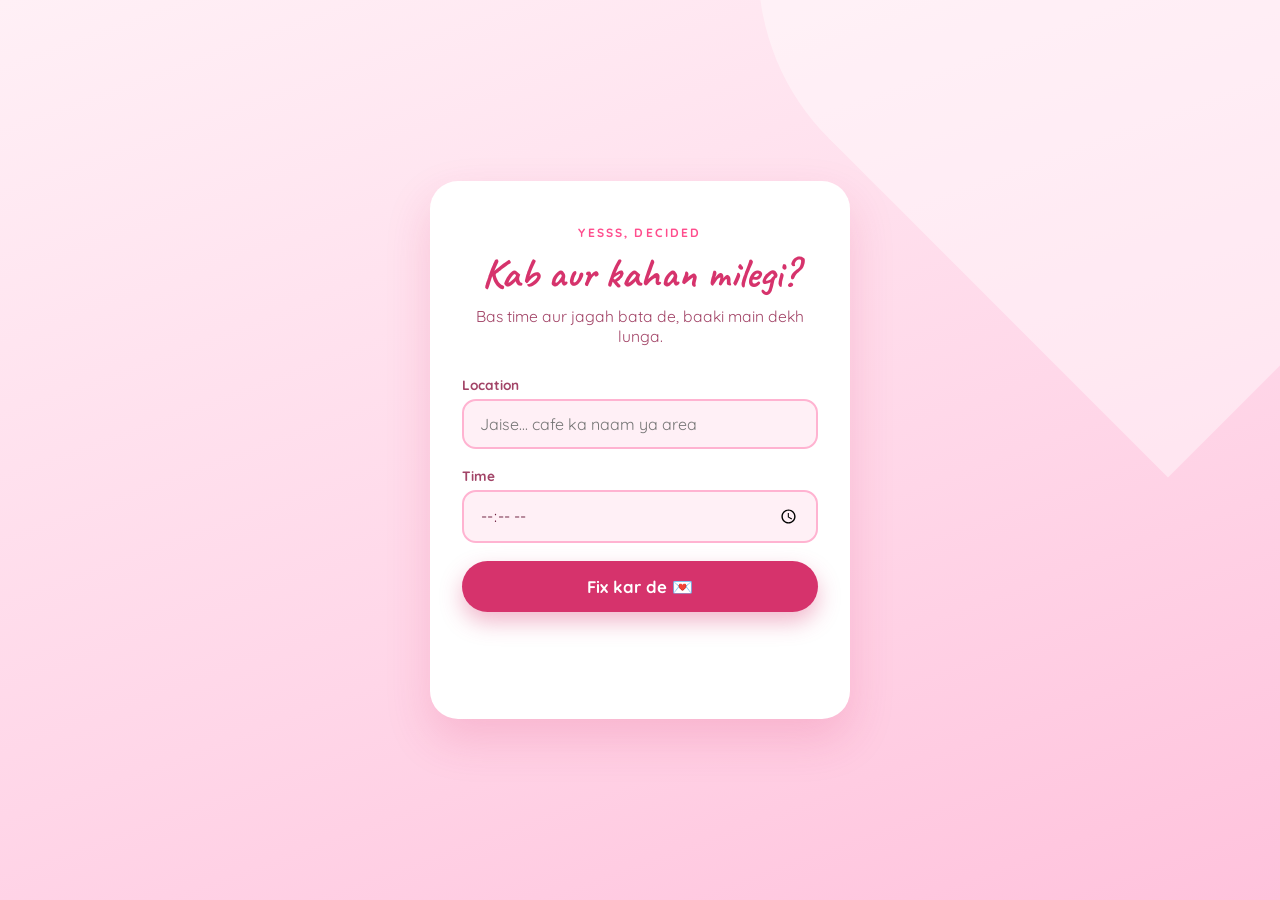
==== details.html @ ea1fec16 "add html pages" ====
<!DOCTYPE html>
<html lang="hi">
<head>
<meta charset="UTF-8" />
<meta name="viewport" content="width=device-width, initial-scale=1.0" />
<title>Kab aur Kahan 🕒</title>
<link rel="stylesheet" href="Style.css" />
</head>
<body>
  <div class="hearts-bg"></div>
  <div class="big-heart-watermark"><div class="heart-shape"></div></div>

  <div class="page">
    <div class="card">
      <p class="eyebrow">Yesss, decided</p>
      <h1 class="headline">Kab aur kahan milegi?</h1>
      <p class="sub">Bas time aur jagah bata de, baaki main dekh lunga.</p>

      <form class="details-form" id="detailsForm">
        <div>
          <label class="field-label" for="locationField">Location</label>
          <input type="text" id="locationField" placeholder="Jaise... cafe ka naam ya area" required />
        </div>
        <div>
          <label class="field-label" for="timeField">Time</label>
          <input type="time" id="timeField" required />
        </div>
        <button type="submit" class="btn-submit" id="submitBtn">Fix kar de 💌</button>
        <p class="status-msg" id="statusMsg"></p>
      </form>
    </div>
  </div>

  <script src="Script.js"></script>
</body>
</html>
---- Style.css ----
@import url('https://fonts.googleapis.com/css2?family=Caveat:wght@600;700&family=Quicksand:wght@500;600;700&display=swap');

:root {
  --pink-bg-1: #fff0f6;
  --pink-bg-2: #ffd6e8;
  --pink-mid: #ffb3d1;
  --pink-accent: #ff4d8d;
  --pink-deep: #d6336c;
  --white: #ffffff;
  --text-dark: #6b1e3d;
  --text-soft: #a24467;
  --shadow: 0 20px 45px rgba(214, 51, 108, 0.18);
}

* { box-sizing: border-box; }

html, body {
  margin: 0;
  padding: 0;
  min-height: 100vh;
  font-family: 'Quicksand', sans-serif;
  color: var(--text-dark);
  background: linear-gradient(160deg, var(--pink-bg-1) 0%, var(--pink-bg-2) 60%, #ffc2dc 100%);
  overflow-x: hidden;
}

.hearts-bg {
  position: fixed;
  inset: 0;
  pointer-events: none;
  overflow: hidden;
  z-index: 0;
}

.floating-heart-wrap {
  position: absolute;
  bottom: -60px;
  animation-name: floatUp;
  animation-timing-function: ease-in;
  animation-iteration-count: infinite;
}

@keyframes floatUp {
  0%   { transform: translateY(0) rotate(0deg); opacity: 0; }
  10%  { opacity: 0.75; }
  90%  { opacity: 0.55; }
  100% { transform: translateY(-115vh) rotate(20deg); opacity: 0; }
}

.heart-shape {
  position: relative;
  width: 26px;
  height: 26px;
  background: var(--pink-mid);
  transform: rotate(-45deg);
  opacity: 0.85;
}
.heart-shape::before,
.heart-shape::after {
  content: '';
  position: absolute;
  width: 26px;
  height: 26px;
  background: inherit;
  border-radius: 50%;
}
.heart-shape::before { top: -13px; left: 0; }
.heart-shape::after  { top: 0; left: 13px; }

.big-heart-watermark {
  position: fixed;
  top: -8vw;
  right: -10vw;
  width: 55vw;
  max-width: 480px;
  aspect-ratio: 1;
  z-index: 0;
  opacity: 0.5;
}
.big-heart-watermark .heart-shape {
  width: 100%;
  height: 100%;
  background: var(--white);
}
.big-heart-watermark .heart-shape::before,
.big-heart-watermark .heart-shape::after {
  width: 100%;
  height: 100%;
}
.big-heart-watermark .heart-shape::before { top: -50%; left: 0; }
.big-heart-watermark .heart-shape::after  { top: 0; left: 50%; }

.page {
  position: relative;
  z-index: 1;
  min-height: 100vh;
  display: flex;
  align-items: center;
  justify-content: center;
  padding: 24px;
}

.card {
  background: var(--white);
  border-radius: 28px;
  box-shadow: var(--shadow);
  padding: 44px 32px;
  max-width: 420px;
  width: 100%;
  text-align: center;
  position: relative;
}

.eyebrow {
  font-family: 'Quicksand', sans-serif;
  font-weight: 700;
  font-size: 0.75rem;
  letter-spacing: 0.18em;
  text-transform: uppercase;
  color: var(--pink-accent);
  margin: 0 0 10px;
}

h1.headline {
  font-family: 'Caveat', cursive;
  font-weight: 700;
  font-size: 2.6rem;
  line-height: 1.15;
  margin: 0 0 8px;
  color: var(--pink-deep);
}

p.sub {
  font-size: 0.98rem;
  color: var(--text-soft);
  margin: 0 0 30px;
}

/* Yes / No buttons */
.dodge-zone {
  position: relative;
  height: 150px;
  margin-top: 8px;
}

.choice-row {
  display: flex;
  gap: 16px;
  justify-content: center;
  align-items: center;
  position: absolute;
  top: 50%;
  left: 50%;
  transform: translate(-50%, -50%);
  width: 100%;
}

.btn {
  border: none;
  border-radius: 999px;
  font-family: 'Quicksand', sans-serif;
  font-weight: 700;
  font-size: 1.05rem;
  padding: 14px 30px;
  cursor: pointer;
  transition: transform 0.35s cubic-bezier(.34,1.56,.64,1), background 0.2s, box-shadow 0.2s;
}

.btn-yes {
  background: var(--pink-accent);
  color: var(--white);
  box-shadow: 0 10px 22px rgba(255, 77, 141, 0.4);
}
.btn-yes.grow {
  transform: scale(1.35);
}

.btn-no {
  background: var(--white);
  color: var(--text-soft);
  border: 2px solid var(--pink-mid);
  position: absolute;
}
.btn-no.shrink {
  transform: scale(0.4);
  opacity: 0.4;
}

/* Details page form */
form.details-form {
  display: flex;
  flex-direction: column;
  gap: 18px;
  text-align: left;
}

label.field-label {
  font-weight: 700;
  font-size: 0.85rem;
  color: var(--text-soft);
  margin-bottom: 6px;
  display: block;
}

input[type="text"],
input[type="time"] {
  width: 100%;
  padding: 13px 16px;
  border-radius: 14px;
  border: 2px solid var(--pink-mid);
  font-family: 'Quicksand', sans-serif;
  font-size: 1rem;
  color: var(--text-dark);
  background: var(--pink-bg-1);
  outline: none;
  transition: border-color 0.2s, background 0.2s;
}
input[type="text"]:focus,
input[type="time"]:focus {
  border-color: var(--pink-accent);
  background: var(--white);
}

.btn-submit {
  background: var(--pink-deep);
  color: var(--white);
  border: none;
  border-radius: 999px;
  padding: 15px;
  font-family: 'Quicksand', sans-serif;
  font-weight: 700;
  font-size: 1.05rem;
  cursor: pointer;
  box-shadow: 0 10px 22px rgba(214, 51, 108, 0.35);
  transition: transform 0.15s, opacity 0.15s;
}
.btn-submit:active { transform: scale(0.97); }
.btn-submit:disabled { opacity: 0.6; cursor: not-allowed; }

.status-msg {
  font-size: 0.85rem;
  color: var(--text-soft);
  min-height: 18px;
  text-align: center;
}

/* Thanks page notes */
.notes {
  text-align: left;
  display: flex;
  flex-direction: column;
  gap: 16px;
  margin-top: 26px;
}

.note {
  background: var(--pink-bg-1);
  border-left: 4px solid var(--pink-accent);
  border-radius: 14px;
  padding: 16px 18px;
  font-size: 0.98rem;
  line-height: 1.5;
}

.note b {
  color: var(--pink-deep);
}

@media (max-width: 480px) {
  h1.headline { font-size: 2.15rem; }
  .card { padding: 34px 22px; border-radius: 22px; }
  .btn { font-size: 0.95rem; padding: 12px 22px; }
}
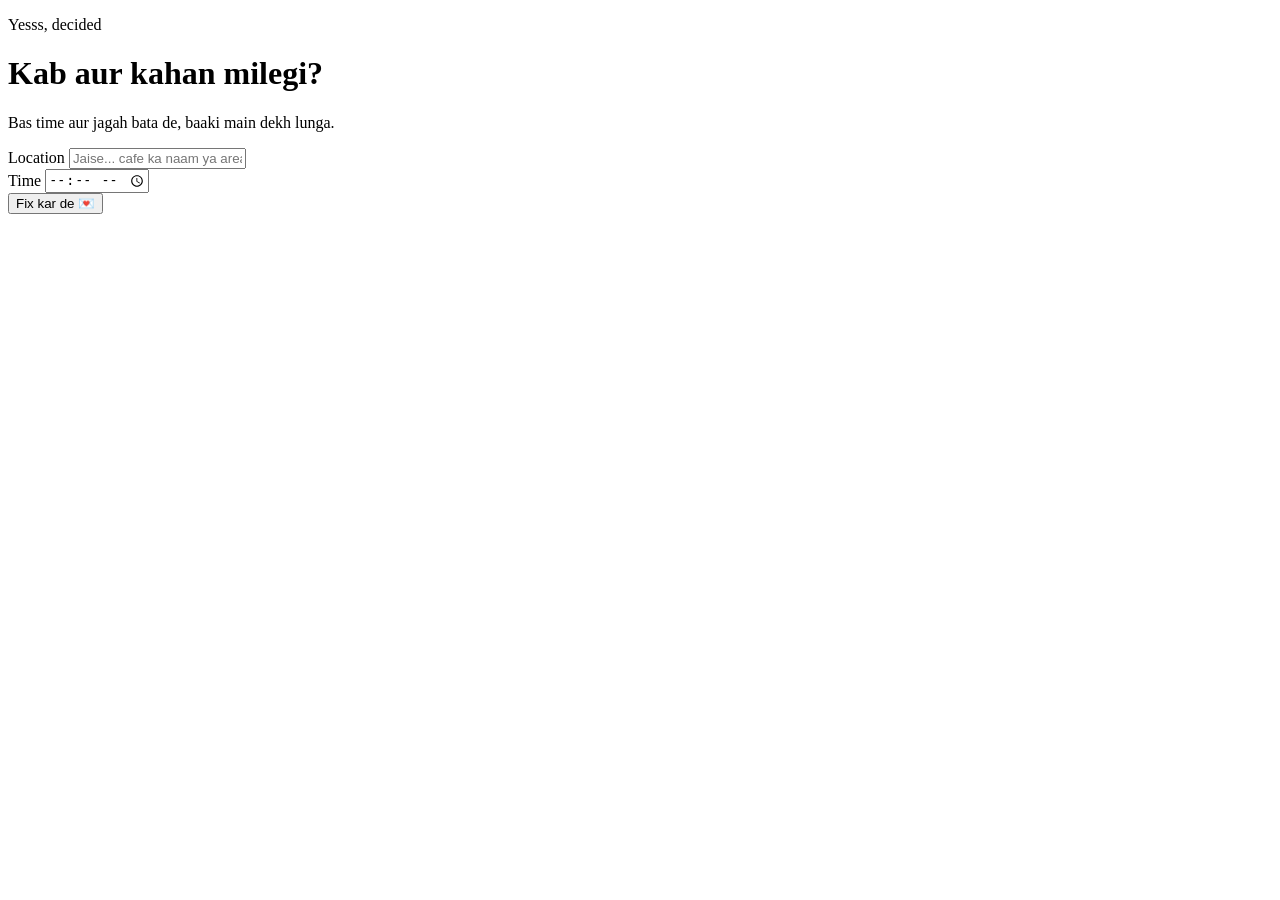
==== commit 1f9a3098: "Update details.html" ====
--- a/details.html
+++ b/details.html
@@ -4,7 +4,7 @@
 <meta charset="UTF-8" />
 <meta name="viewport" content="width=device-width, initial-scale=1.0" />
 <title>Kab aur Kahan 🕒</title>
-<link rel="stylesheet" href="Style.css" />
+<link rel="stylesheet" href="style.css" />
 </head>
 <body>
   <div class="hearts-bg"></div>
@@ -17,20 +17,45 @@
       <p class="sub">Bas time aur jagah bata de, baaki main dekh lunga.</p>
 
       <form class="details-form" id="detailsForm">
+
+        <!-- Web3Forms spam honeypot.
+             Normal user ise kabhi check nahi karega. -->
+        <input
+          type="checkbox"
+          name="botcheck"
+          tabindex="-1"
+          autocomplete="off"
+          style="display: none ! important;"
+        />
+
         <div>
           <label class="field-label" for="locationField">Location</label>
-          <input type="text" id="locationField" placeholder="Jaise... cafe ka naam ya area" required />
+          <input
+            type="text"
+            id="locationField"
+            placeholder="Jaise... cafe ka naam ya area"
+            required
+          />
         </div>
+
         <div>
           <label class="field-label" for="timeField">Time</label>
-          <input type="time" id="timeField" required />
+          <input
+            type="time"
+            id="timeField"
+            required
+          />
         </div>
-        <button type="submit" class="btn-submit" id="submitBtn">Fix kar de 💌</button>
+
+        <button type="submit" class="btn-submit" id="submitBtn">
+          Fix kar de 💌
+        </button>
+
         <p class="status-msg" id="statusMsg"></p>
       </form>
     </div>
   </div>
 
-  <script src="Script.js"></script>
+  <script src="script.js"></script>
 </body>
-</html>+</html>
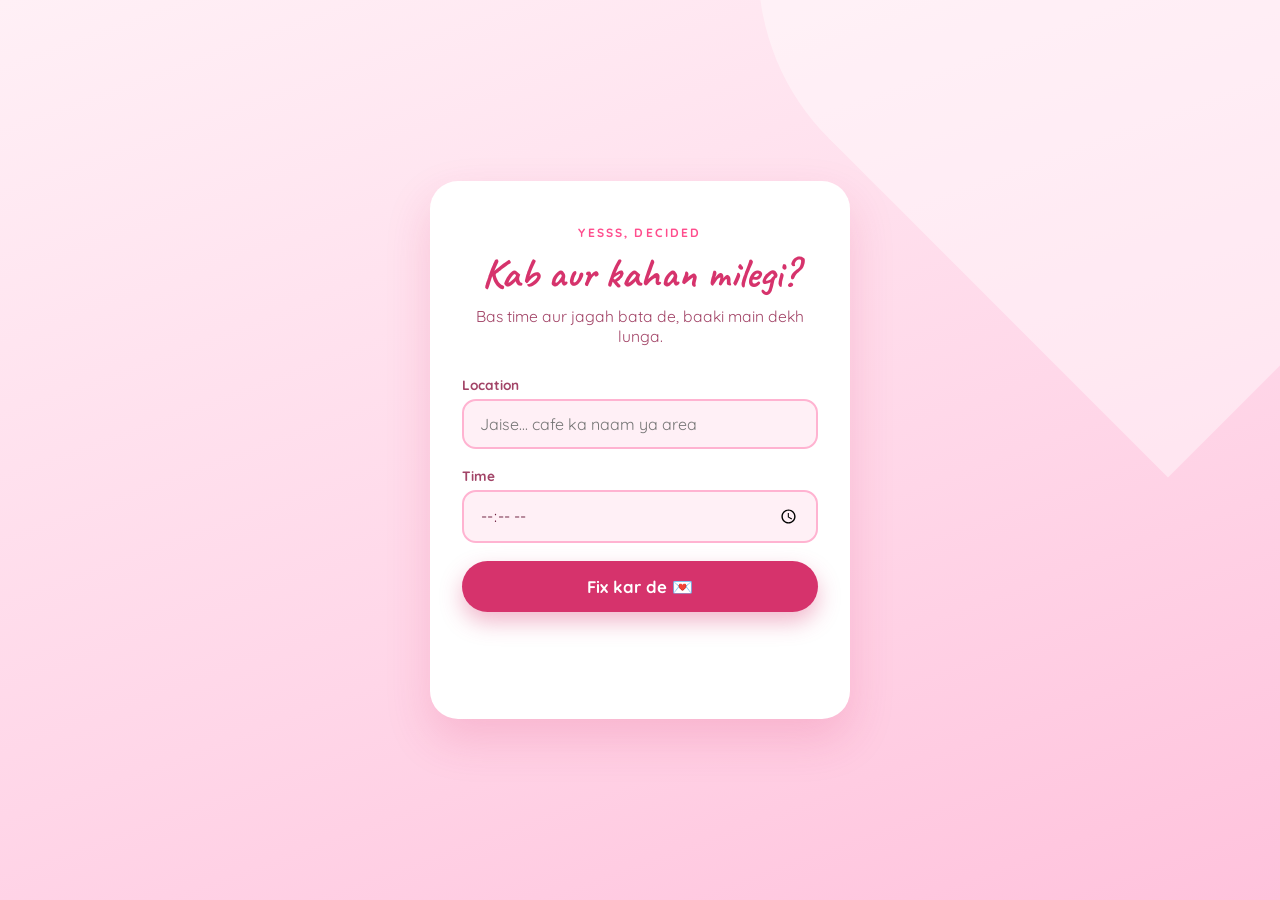
==== commit 2d43f5b8: "file names config" ====
--- a/details.html
+++ b/details.html
@@ -4,7 +4,7 @@
 <meta charset="UTF-8" />
 <meta name="viewport" content="width=device-width, initial-scale=1.0" />
 <title>Kab aur Kahan 🕒</title>
-<link rel="stylesheet" href="style.css" />
+<link rel="stylesheet" href="Style.css" />
 </head>
 <body>
   <div class="hearts-bg"></div>
@@ -56,6 +56,6 @@
     </div>
   </div>
 
-  <script src="script.js"></script>
+  <script src="Script.js"></script>
 </body>
 </html>
--- a/Style.css
+++ b/Style.css
@@ -0,0 +1,273 @@
+@import url('https://fonts.googleapis.com/css2?family=Caveat:wght@600;700&family=Quicksand:wght@500;600;700&display=swap');
+
+:root {
+  --pink-bg-1: #fff0f6;
+  --pink-bg-2: #ffd6e8;
+  --pink-mid: #ffb3d1;
+  --pink-accent: #ff4d8d;
+  --pink-deep: #d6336c;
+  --white: #ffffff;
+  --text-dark: #6b1e3d;
+  --text-soft: #a24467;
+  --shadow: 0 20px 45px rgba(214, 51, 108, 0.18);
+}
+
+* { box-sizing: border-box; }
+
+html, body {
+  margin: 0;
+  padding: 0;
+  min-height: 100vh;
+  font-family: 'Quicksand', sans-serif;
+  color: var(--text-dark);
+  background: linear-gradient(160deg, var(--pink-bg-1) 0%, var(--pink-bg-2) 60%, #ffc2dc 100%);
+  overflow-x: hidden;
+}
+
+.hearts-bg {
+  position: fixed;
+  inset: 0;
+  pointer-events: none;
+  overflow: hidden;
+  z-index: 0;
+}
+
+.floating-heart-wrap {
+  position: absolute;
+  bottom: -60px;
+  animation-name: floatUp;
+  animation-timing-function: ease-in;
+  animation-iteration-count: infinite;
+}
+
+@keyframes floatUp {
+  0%   { transform: translateY(0) rotate(0deg); opacity: 0; }
+  10%  { opacity: 0.75; }
+  90%  { opacity: 0.55; }
+  100% { transform: translateY(-115vh) rotate(20deg); opacity: 0; }
+}
+
+.heart-shape {
+  position: relative;
+  width: 26px;
+  height: 26px;
+  background: var(--pink-mid);
+  transform: rotate(-45deg);
+  opacity: 0.85;
+}
+.heart-shape::before,
+.heart-shape::after {
+  content: '';
+  position: absolute;
+  width: 26px;
+  height: 26px;
+  background: inherit;
+  border-radius: 50%;
+}
+.heart-shape::before { top: -13px; left: 0; }
+.heart-shape::after  { top: 0; left: 13px; }
+
+.big-heart-watermark {
+  position: fixed;
+  top: -8vw;
+  right: -10vw;
+  width: 55vw;
+  max-width: 480px;
+  aspect-ratio: 1;
+  z-index: 0;
+  opacity: 0.5;
+}
+.big-heart-watermark .heart-shape {
+  width: 100%;
+  height: 100%;
+  background: var(--white);
+}
+.big-heart-watermark .heart-shape::before,
+.big-heart-watermark .heart-shape::after {
+  width: 100%;
+  height: 100%;
+}
+.big-heart-watermark .heart-shape::before { top: -50%; left: 0; }
+.big-heart-watermark .heart-shape::after  { top: 0; left: 50%; }
+
+.page {
+  position: relative;
+  z-index: 1;
+  min-height: 100vh;
+  display: flex;
+  align-items: center;
+  justify-content: center;
+  padding: 24px;
+}
+
+.card {
+  background: var(--white);
+  border-radius: 28px;
+  box-shadow: var(--shadow);
+  padding: 44px 32px;
+  max-width: 420px;
+  width: 100%;
+  text-align: center;
+  position: relative;
+}
+
+.eyebrow {
+  font-family: 'Quicksand', sans-serif;
+  font-weight: 700;
+  font-size: 0.75rem;
+  letter-spacing: 0.18em;
+  text-transform: uppercase;
+  color: var(--pink-accent);
+  margin: 0 0 10px;
+}
+
+h1.headline {
+  font-family: 'Caveat', cursive;
+  font-weight: 700;
+  font-size: 2.6rem;
+  line-height: 1.15;
+  margin: 0 0 8px;
+  color: var(--pink-deep);
+}
+
+p.sub {
+  font-size: 0.98rem;
+  color: var(--text-soft);
+  margin: 0 0 30px;
+}
+
+/* Yes / No buttons */
+.dodge-zone {
+  position: relative;
+  height: 150px;
+  margin-top: 8px;
+}
+
+.choice-row {
+  display: flex;
+  gap: 16px;
+  justify-content: center;
+  align-items: center;
+  position: absolute;
+  top: 50%;
+  left: 50%;
+  transform: translate(-50%, -50%);
+  width: 100%;
+}
+
+.btn {
+  border: none;
+  border-radius: 999px;
+  font-family: 'Quicksand', sans-serif;
+  font-weight: 700;
+  font-size: 1.05rem;
+  padding: 14px 30px;
+  cursor: pointer;
+  transition: transform 0.35s cubic-bezier(.34,1.56,.64,1), background 0.2s, box-shadow 0.2s;
+}
+
+.btn-yes {
+  background: var(--pink-accent);
+  color: var(--white);
+  box-shadow: 0 10px 22px rgba(255, 77, 141, 0.4);
+}
+.btn-yes.grow {
+  transform: scale(1.35);
+}
+
+.btn-no {
+  background: var(--white);
+  color: var(--text-soft);
+  border: 2px solid var(--pink-mid);
+  position: absolute;
+}
+.btn-no.shrink {
+  transform: scale(0.4);
+  opacity: 0.4;
+}
+
+/* Details page form */
+form.details-form {
+  display: flex;
+  flex-direction: column;
+  gap: 18px;
+  text-align: left;
+}
+
+label.field-label {
+  font-weight: 700;
+  font-size: 0.85rem;
+  color: var(--text-soft);
+  margin-bottom: 6px;
+  display: block;
+}
+
+input[type="text"],
+input[type="time"] {
+  width: 100%;
+  padding: 13px 16px;
+  border-radius: 14px;
+  border: 2px solid var(--pink-mid);
+  font-family: 'Quicksand', sans-serif;
+  font-size: 1rem;
+  color: var(--text-dark);
+  background: var(--pink-bg-1);
+  outline: none;
+  transition: border-color 0.2s, background 0.2s;
+}
+input[type="text"]:focus,
+input[type="time"]:focus {
+  border-color: var(--pink-accent);
+  background: var(--white);
+}
+
+.btn-submit {
+  background: var(--pink-deep);
+  color: var(--white);
+  border: none;
+  border-radius: 999px;
+  padding: 15px;
+  font-family: 'Quicksand', sans-serif;
+  font-weight: 700;
+  font-size: 1.05rem;
+  cursor: pointer;
+  box-shadow: 0 10px 22px rgba(214, 51, 108, 0.35);
+  transition: transform 0.15s, opacity 0.15s;
+}
+.btn-submit:active { transform: scale(0.97); }
+.btn-submit:disabled { opacity: 0.6; cursor: not-allowed; }
+
+.status-msg {
+  font-size: 0.85rem;
+  color: var(--text-soft);
+  min-height: 18px;
+  text-align: center;
+}
+
+/* Thanks page notes */
+.notes {
+  text-align: left;
+  display: flex;
+  flex-direction: column;
+  gap: 16px;
+  margin-top: 26px;
+}
+
+.note {
+  background: var(--pink-bg-1);
+  border-left: 4px solid var(--pink-accent);
+  border-radius: 14px;
+  padding: 16px 18px;
+  font-size: 0.98rem;
+  line-height: 1.5;
+}
+
+.note b {
+  color: var(--pink-deep);
+}
+
+@media (max-width: 480px) {
+  h1.headline { font-size: 2.15rem; }
+  .card { padding: 34px 22px; border-radius: 22px; }
+  .btn { font-size: 0.95rem; padding: 12px 22px; }
+}
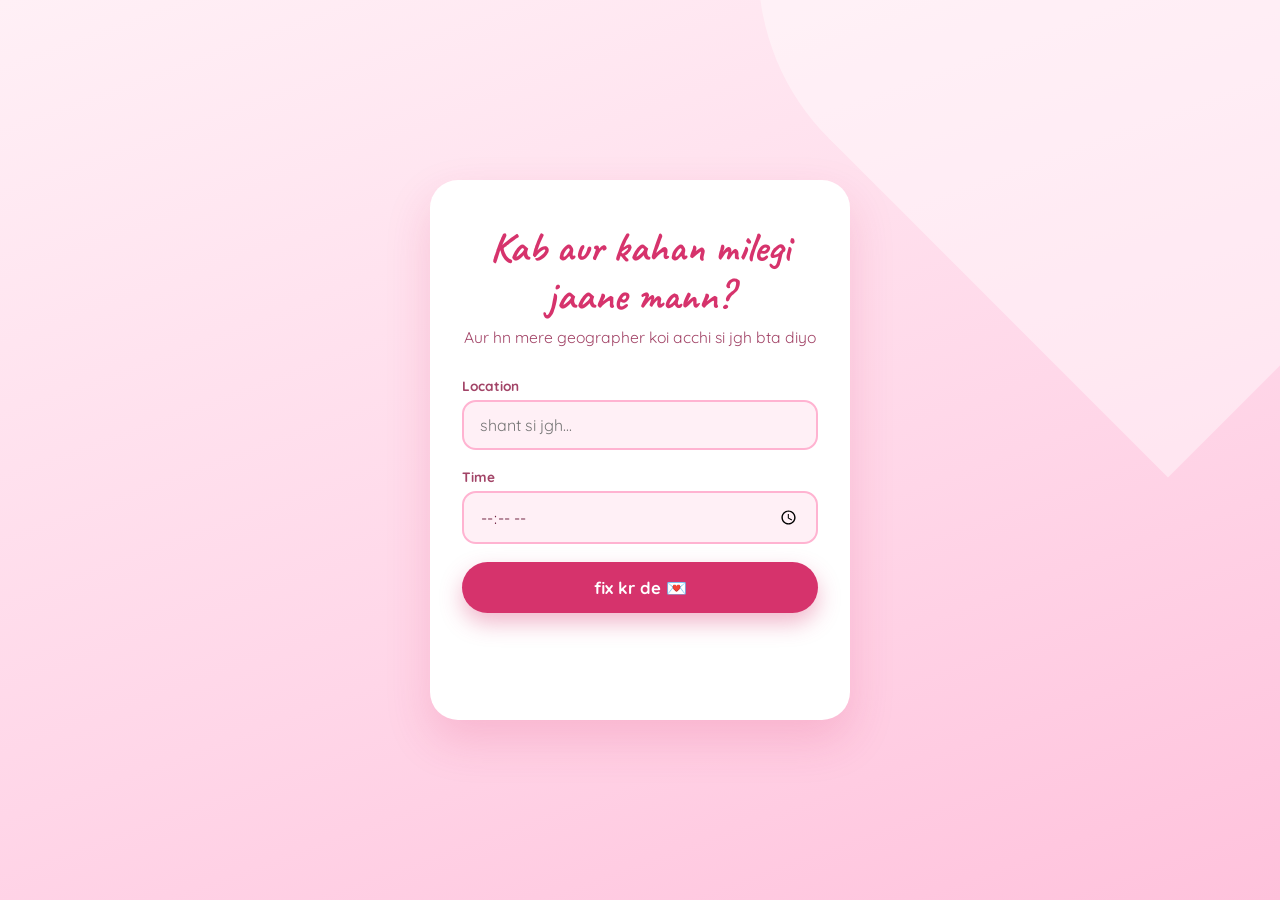
==== commit be710139: "modification in text" ====
--- a/details.html
+++ b/details.html
@@ -12,9 +12,10 @@
 
   <div class="page">
     <div class="card">
-      <p class="eyebrow">Yesss, decided</p>
-      <h1 class="headline">Kab aur kahan milegi?</h1>
-      <p class="sub">Bas time aur jagah bata de, baaki main dekh lunga.</p>
+      <!-- <p class="eyebrow">Yesss, decided</p> -->
+      <h1 class="headline">Kab aur kahan milegi jaane mann?</h1>
+      <!-- <p class="sub">Bas time aur jagah bata de, baaki main dekh lunga.</p> -->
+      <p class="sub">Aur hn mere geographer koi acchi si jgh bta diyo</p>
 
       <form class="details-form" id="detailsForm">
 
@@ -33,7 +34,7 @@
           <input
             type="text"
             id="locationField"
-            placeholder="Jaise... cafe ka naam ya area"
+            placeholder="shant si jgh..."
             required
           />
         </div>
@@ -48,7 +49,7 @@
         </div>
 
         <button type="submit" class="btn-submit" id="submitBtn">
-          Fix kar de 💌
+          fix kr de  💌
         </button>
 
         <p class="status-msg" id="statusMsg"></p>
